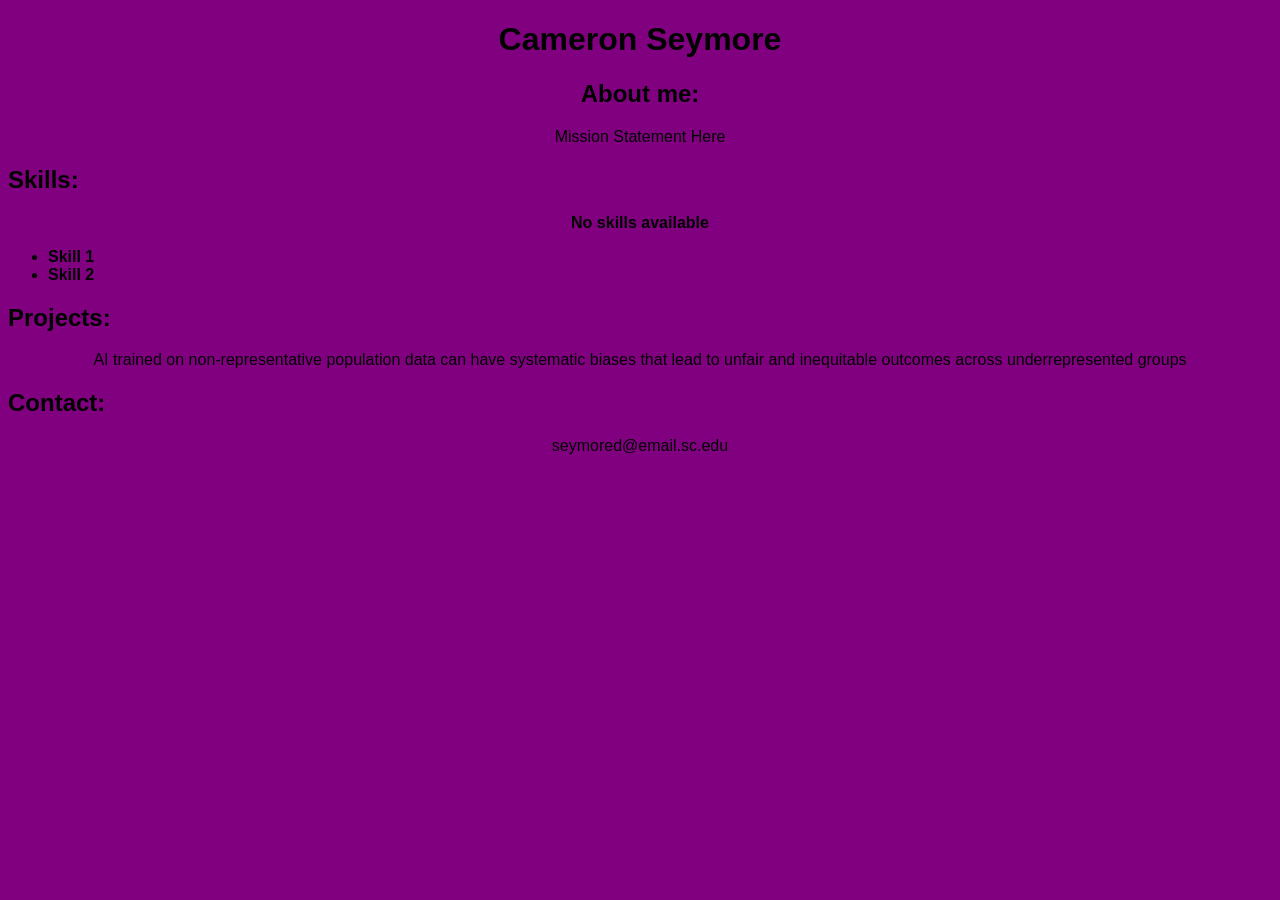
==== index.html @ 2442f567 "problem statement" ====
<!DOCTYPE html>
<html>
  <head>
    <title>CSCE 190: Cameron Seymore</title>
    <link rel = "stylesheet" href = "styles.css">
  </head>
  <body>
    <h1 id = "header">Cameron Seymore</h1>
    <div class="about">
      <h2>About me:</h2>
      <p>Mission Statement Here</p>
    </div>
    <div class="skills left green attention">
      <h2>Skills:</h2>
      <p>No skills available</p>
      <ul>
        <li>Skill 1</li>
        <li>Skill 2</li>
      </ul>
    </div>
    <div class="projects">
      <h2>Projects:</h2>
      <p>AI trained on non-representative population data can have systematic biases that lead to unfair 
        and inequitable outcomes across underrepresented groups</p>
    </div>
    <div class="contact">
      <h2>Contact:</h2><p>seymored@email.sc.edu</p>
    </div>
    <!--This is a comment-->
  </body>
</html>
---- styles.css ----
p{
    text-align: center;
    color: black;
}
body{
    background: purple;
    font-family: Arial, Helvetica, sans-serif;
}
#header{
    text-align: center;
    color: black;
}
.about{
    text-align: center;
    color: black;
}
.projects
{
    text-align: left;
    
}


.left{
    text-align: left;
}
.green{
    color: black;
}
.attention
{
    font-weight: bold;
}
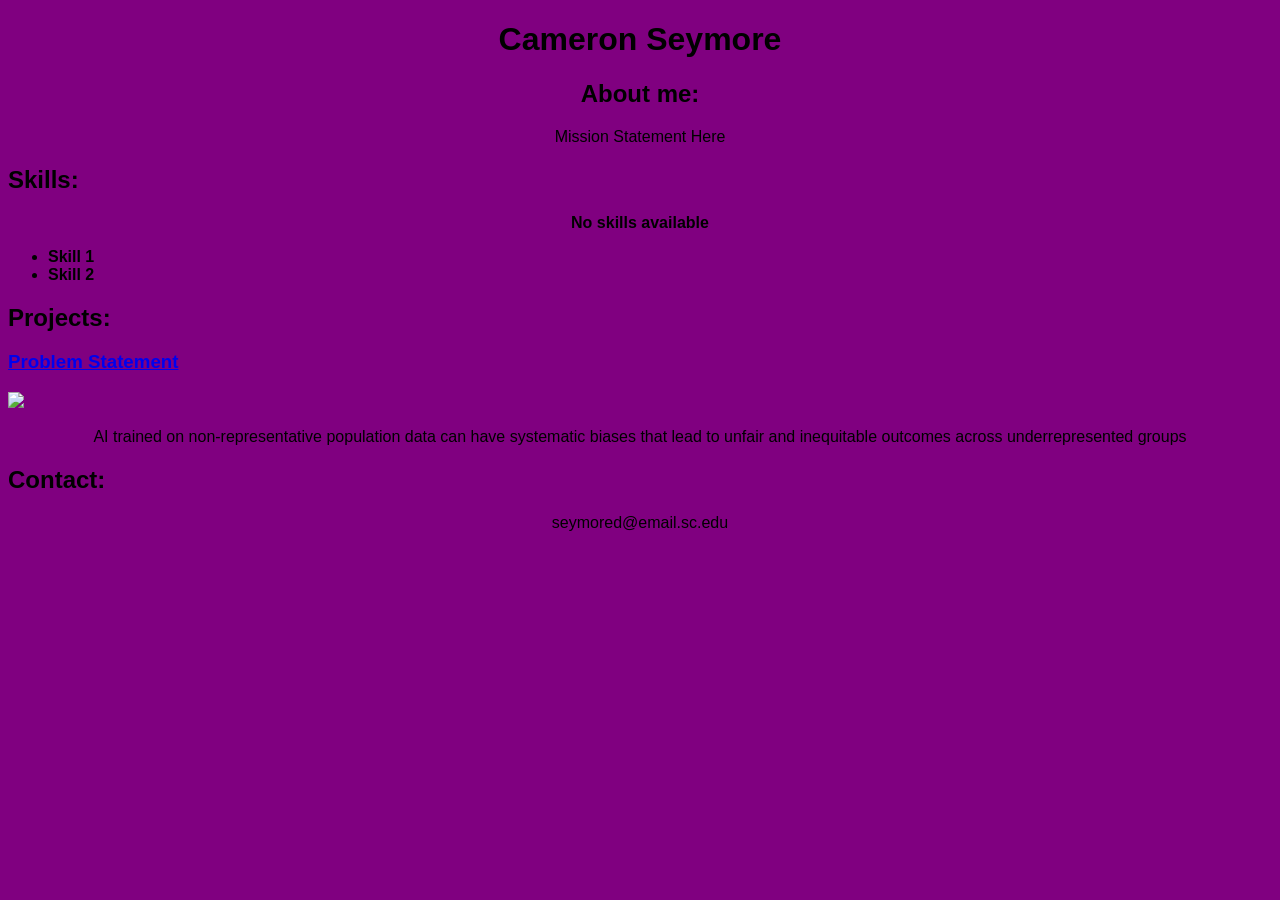
==== commit 911f82f8: "changes to section project" ====
--- a/index.html
+++ b/index.html
@@ -20,7 +20,10 @@
     </div>
     <div class="projects">
       <h2>Projects:</h2>
-      <p>AI trained on non-representative population data can have systematic biases that lead to unfair 
+        <section class = "project">
+          <a href="files/statement.pdf"><h3>Problem Statement</h3></a>
+          <a href="files/statement.pdf"><img src="images/problem.png"></a>
+          <p>AI trained on non-representative population data can have systematic biases that lead to unfair 
         and inequitable outcomes across underrepresented groups</p>
     </div>
     <div class="contact">
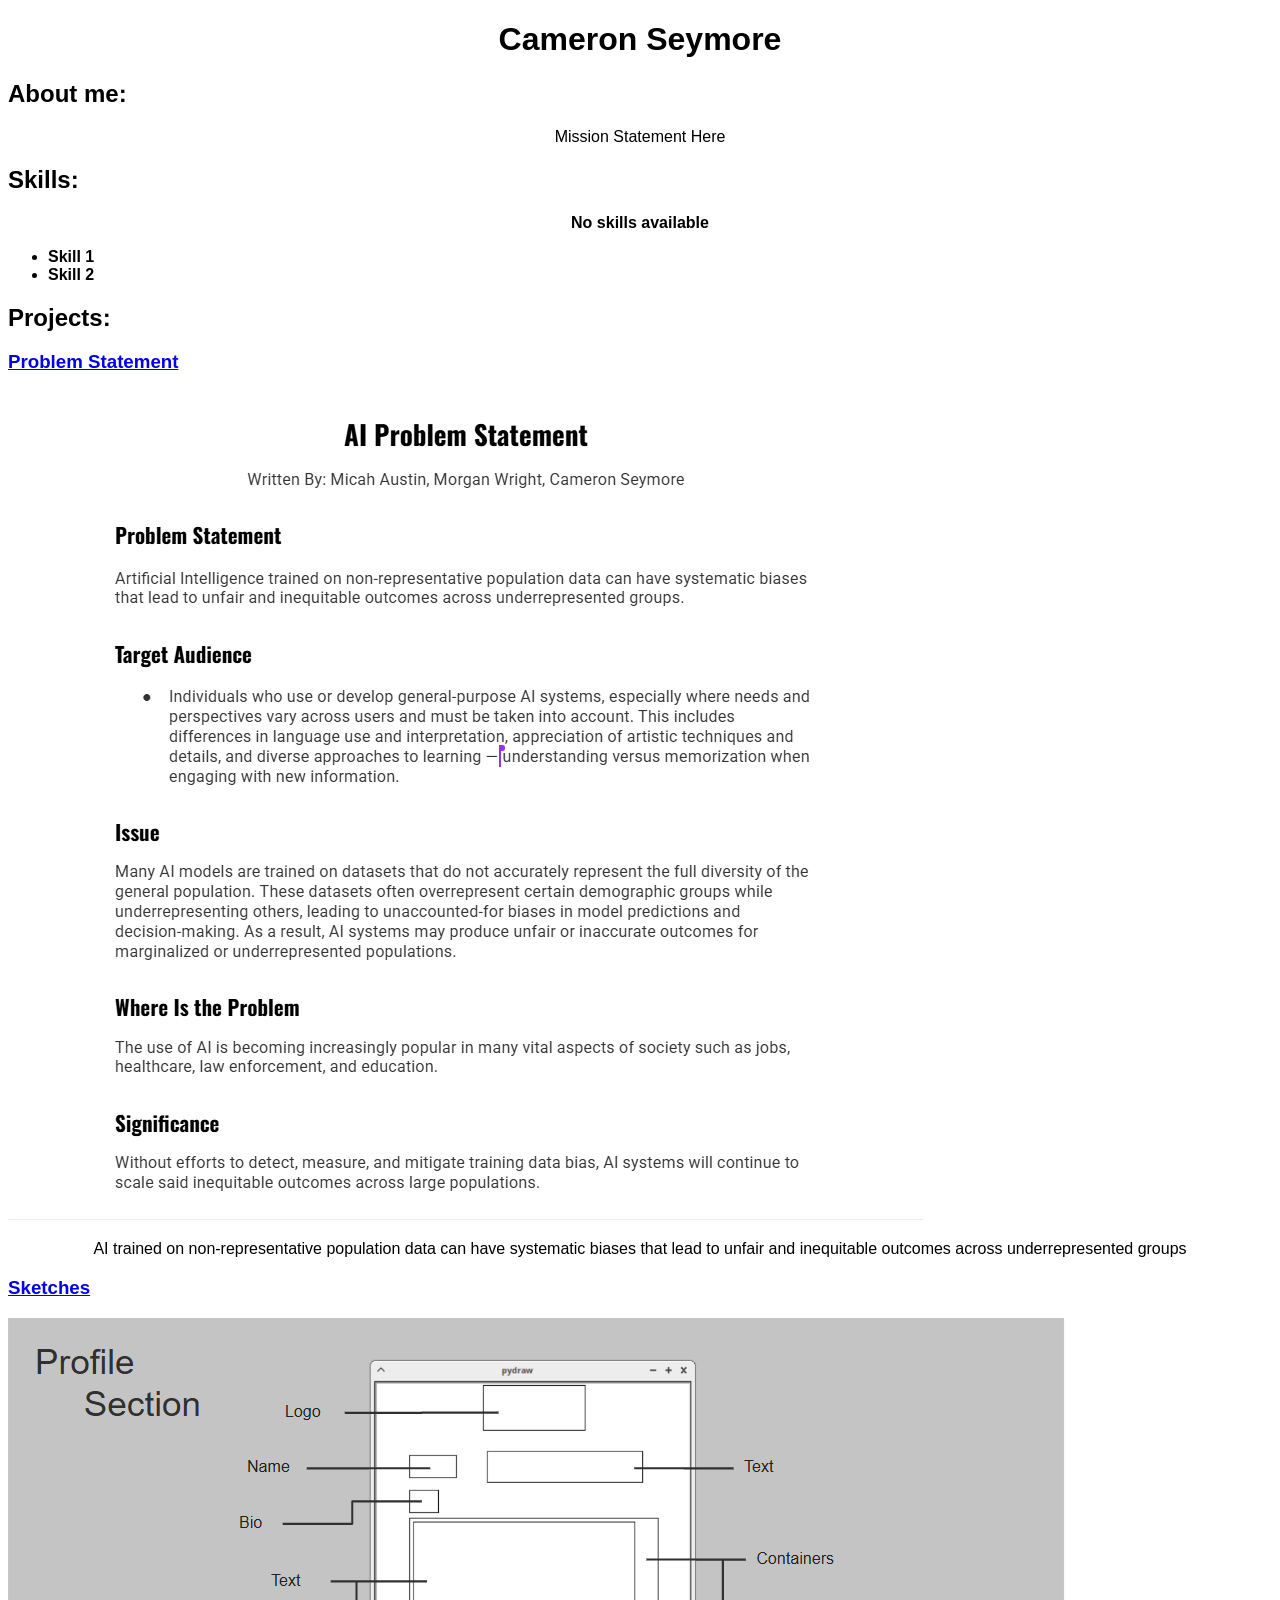
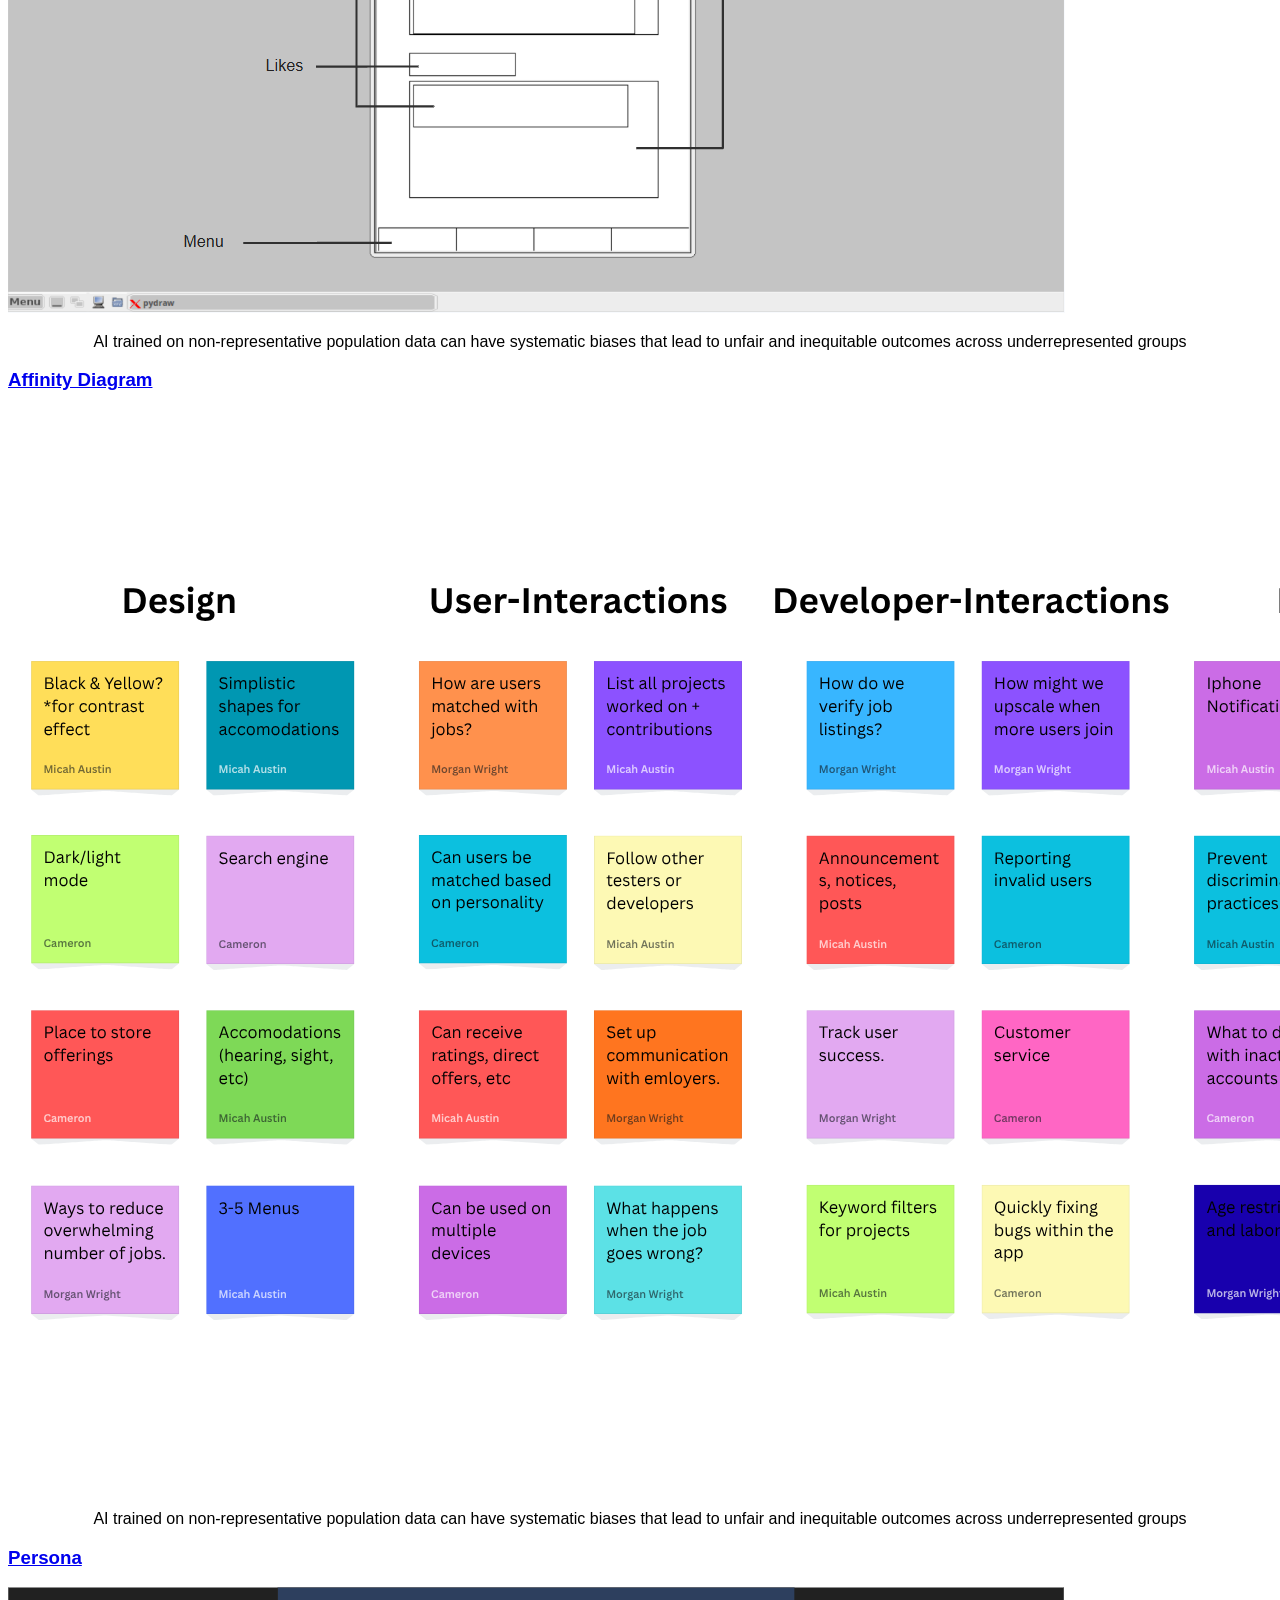
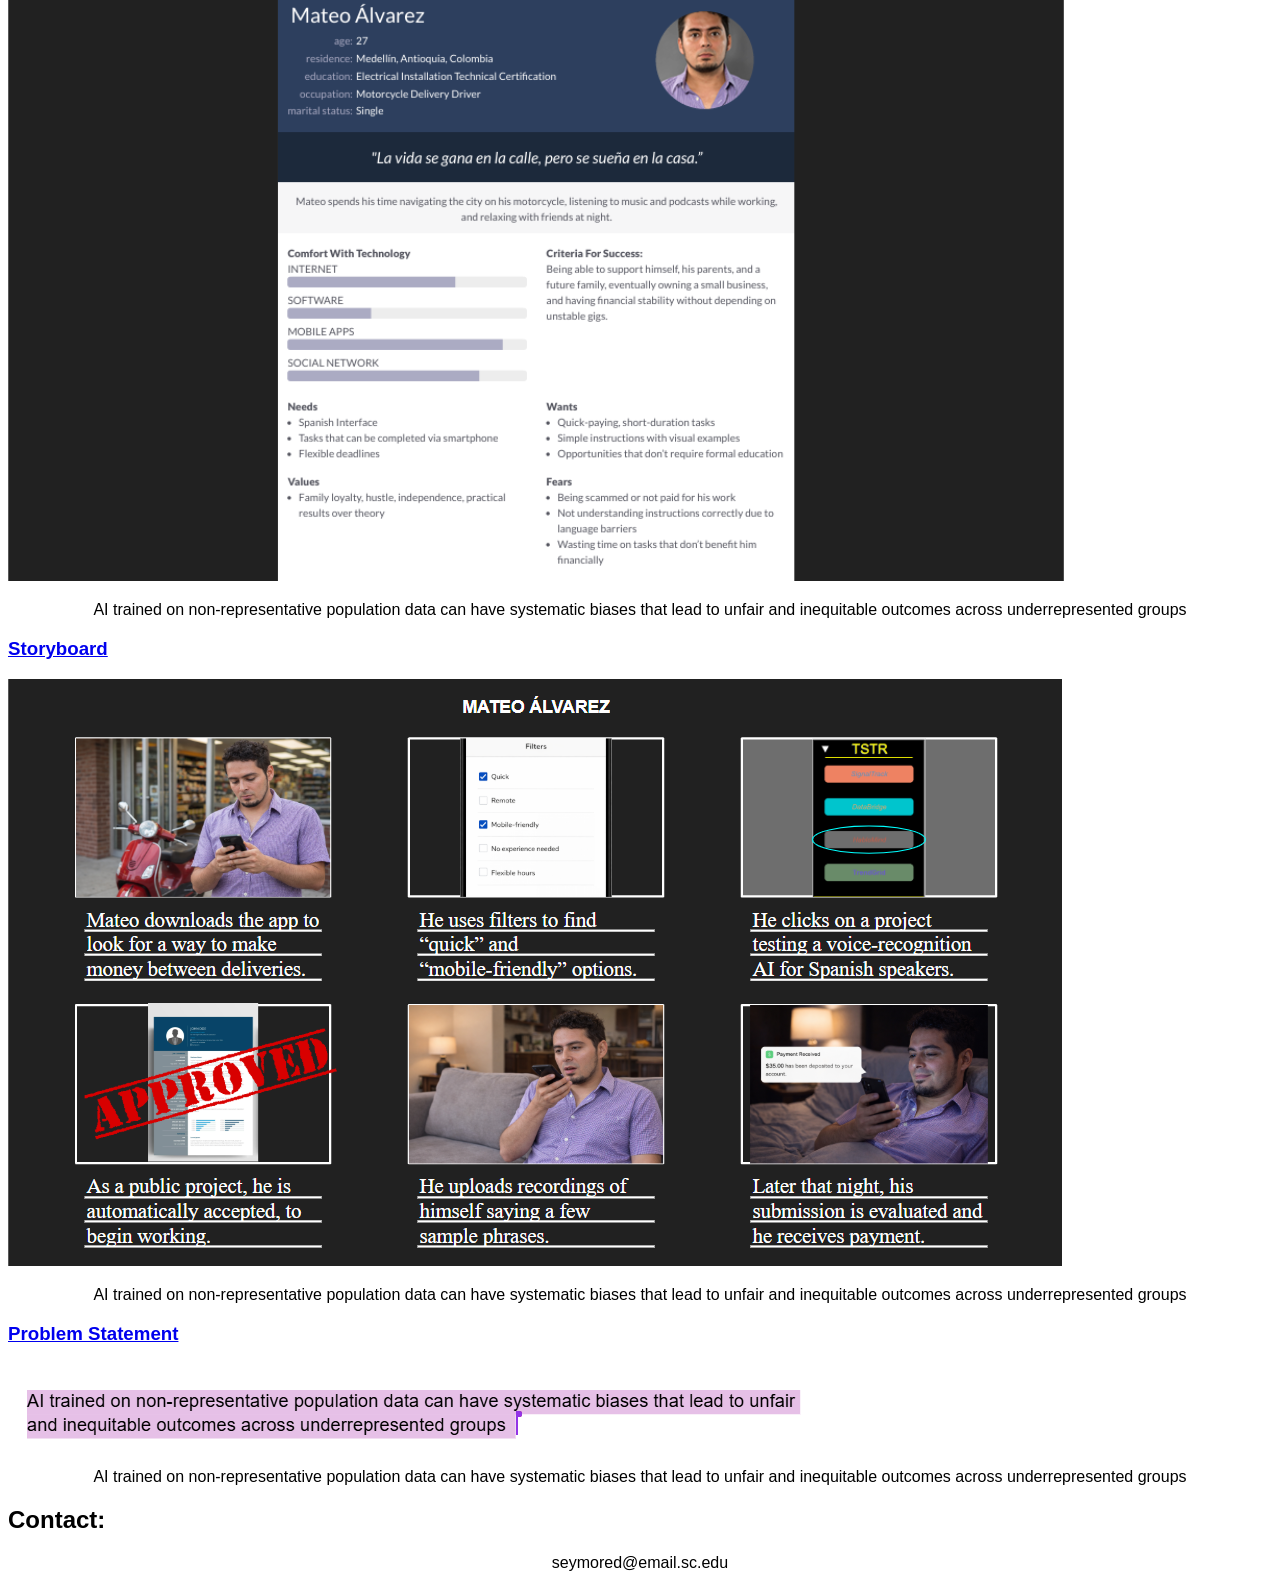
==== commit bb945f7a: "website changes" ====
--- a/index.html
+++ b/index.html
@@ -22,6 +22,26 @@
       <h2>Projects:</h2>
         <section class = "project">
           <a href="files/statement.pdf"><h3>Problem Statement</h3></a>
+          <a href="files/statement.pdf"><img src="images/problem statement.png"></a>
+          <p>AI trained on non-representative population data can have systematic biases that lead to unfair 
+        and inequitable outcomes across underrepresented groups</p>
+        <a href="files/sketches.pdf"><h3>Sketches</h3></a>
+          <a href="files/sketches.pdf"><img src="images/sketch.png"></a>
+          <p>AI trained on non-representative population data can have systematic biases that lead to unfair 
+        and inequitable outcomes across underrepresented groups</p>
+        <a href="files/canvaPDF.pdf"><h3>Affinity Diagram</h3></a>
+          <a href="files/canvaPDF.pdf"><img src="images/canvaPNG.png"></a>
+          <p>AI trained on non-representative population data can have systematic biases that lead to unfair 
+        and inequitable outcomes across underrepresented groups</p>
+        <a href="files/personas.pdf"><h3>Persona</h3></a>
+          <a href="files/personas.pdf"><img src="images/persona.png"></a>
+          <p>AI trained on non-representative population data can have systematic biases that lead to unfair 
+        and inequitable outcomes across underrepresented groups</p>
+        <a href="files/storyboards.pdf"><h3>Storyboard</h3></a>
+          <a href="files/storyboards.pdf"><img src="images/storyboard.png"></a>
+          <p>AI trained on non-representative population data can have systematic biases that lead to unfair 
+        and inequitable outcomes across underrepresented groups</p>
+        <a href="files/statement.pdf"><h3>Problem Statement</h3></a>
           <a href="files/statement.pdf"><img src="images/problem.png"></a>
           <p>AI trained on non-representative population data can have systematic biases that lead to unfair 
         and inequitable outcomes across underrepresented groups</p>
--- a/styles.css
+++ b/styles.css
@@ -3,7 +3,7 @@
     color: black;
 }
 body{
-    background: purple;
+    background: white;
     font-family: Arial, Helvetica, sans-serif;
 }
 #header{
@@ -11,7 +11,7 @@
     color: black;
 }
 .about{
-    text-align: center;
+    text-align: middle;
     color: black;
 }
 .projects
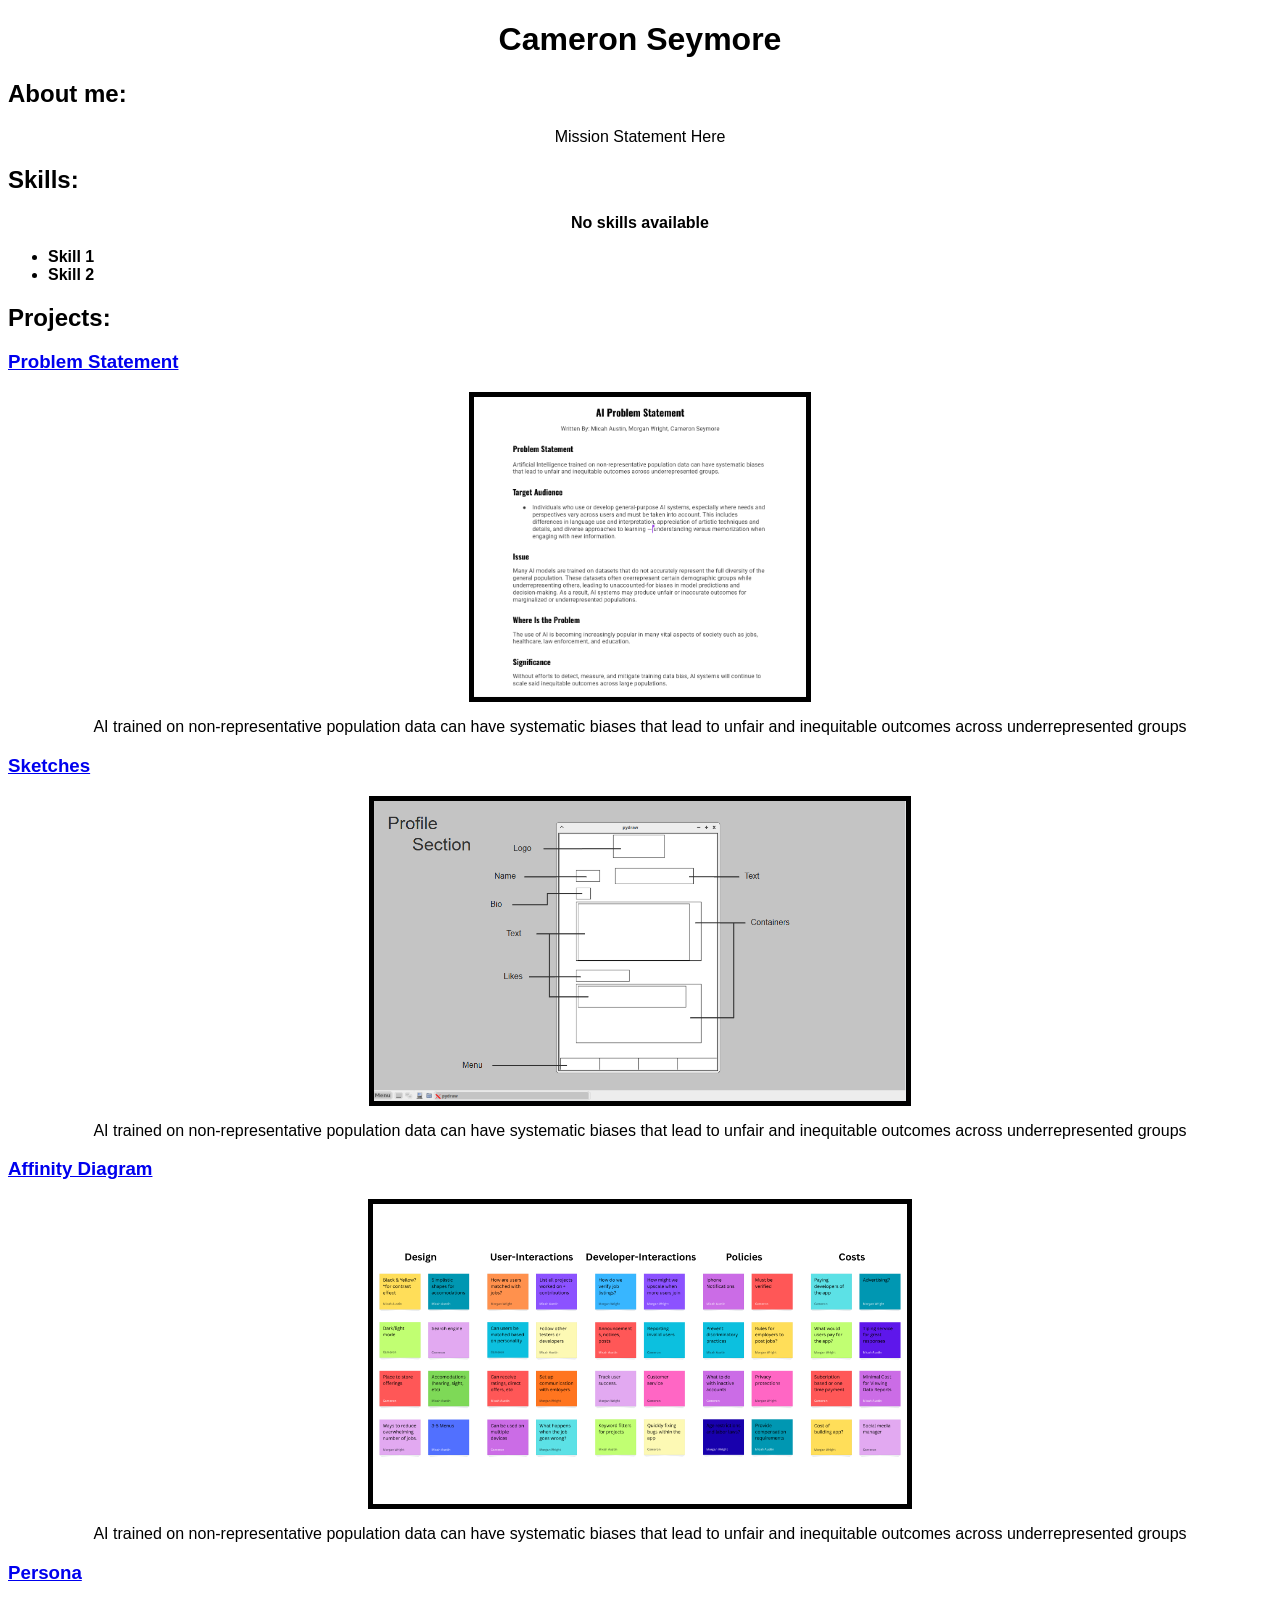
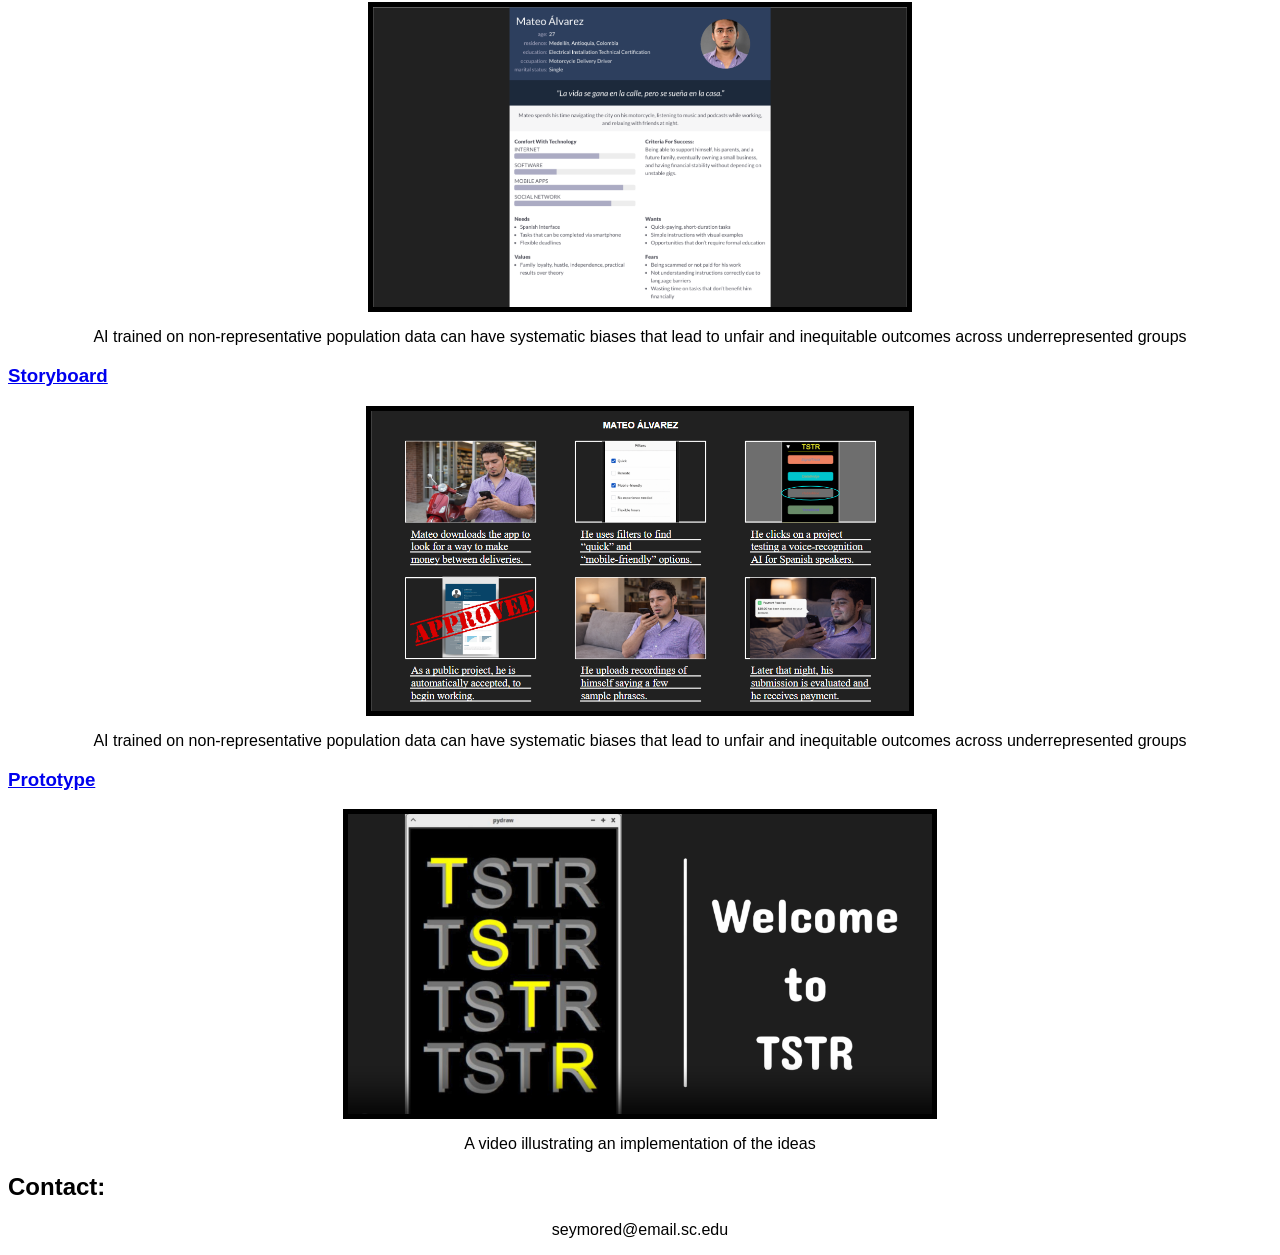
==== commit 165546da: "prototype" ====
--- a/index.html
+++ b/index.html
@@ -21,8 +21,8 @@
     <div class="projects">
       <h2>Projects:</h2>
         <section class = "project">
-          <a href="files/statement.pdf"><h3>Problem Statement</h3></a>
-          <a href="files/statement.pdf"><img src="images/problem statement.png"></a>
+          <a href="files/CSCE 190 Group Project.pdf"><h3>Problem Statement</h3></a>
+          <a href="files/CSCE 190 Group Project.pdf"><img src="images/problem statement.png"></a>
           <p>AI trained on non-representative population data can have systematic biases that lead to unfair 
         and inequitable outcomes across underrepresented groups</p>
         <a href="files/sketches.pdf"><h3>Sketches</h3></a>
@@ -41,10 +41,9 @@
           <a href="files/storyboards.pdf"><img src="images/storyboard.png"></a>
           <p>AI trained on non-representative population data can have systematic biases that lead to unfair 
         and inequitable outcomes across underrepresented groups</p>
-        <a href="files/statement.pdf"><h3>Problem Statement</h3></a>
-          <a href="files/statement.pdf"><img src="images/problem.png"></a>
-          <p>AI trained on non-representative population data can have systematic biases that lead to unfair 
-        and inequitable outcomes across underrepresented groups</p>
+        <a href="files/prototype.mp4"><h3>Prototype</h3></a>
+<a href="files/prototype.mp4"><img src="images/prototypePic.png"></a>
+<p>A video illustrating an implementation of the ideas</p>
     </div>
     <div class="contact">
       <h2>Contact:</h2><p>seymored@email.sc.edu</p>
--- a/styles.css
+++ b/styles.css
@@ -30,4 +30,17 @@
 .attention
 {
     font-weight: bold;
+}
+
+.projects img{
+    height: 300px;
+    width: auto;
+    max-width: 100;
+    border: 5px solid black;
+    display: block;
+    margin: auto;
+}
+
+.projects a{
+    display: block;
 }
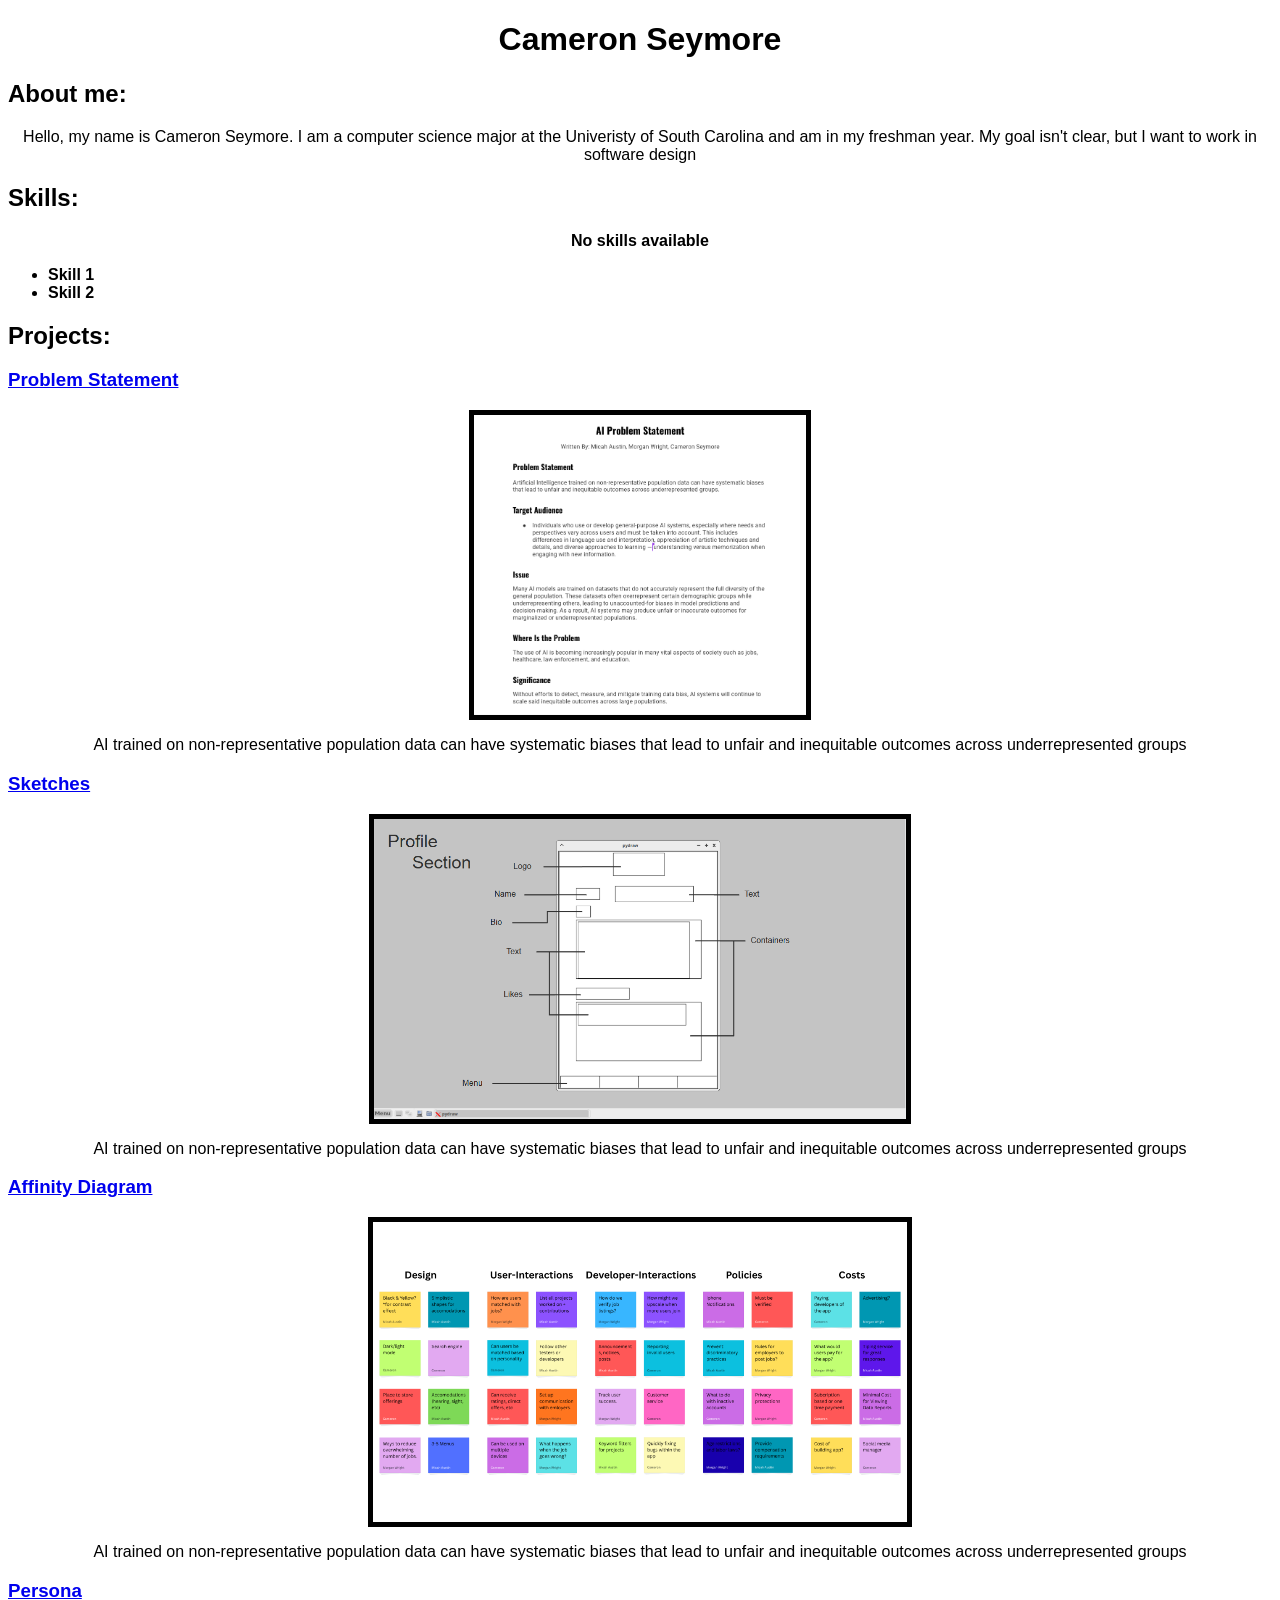
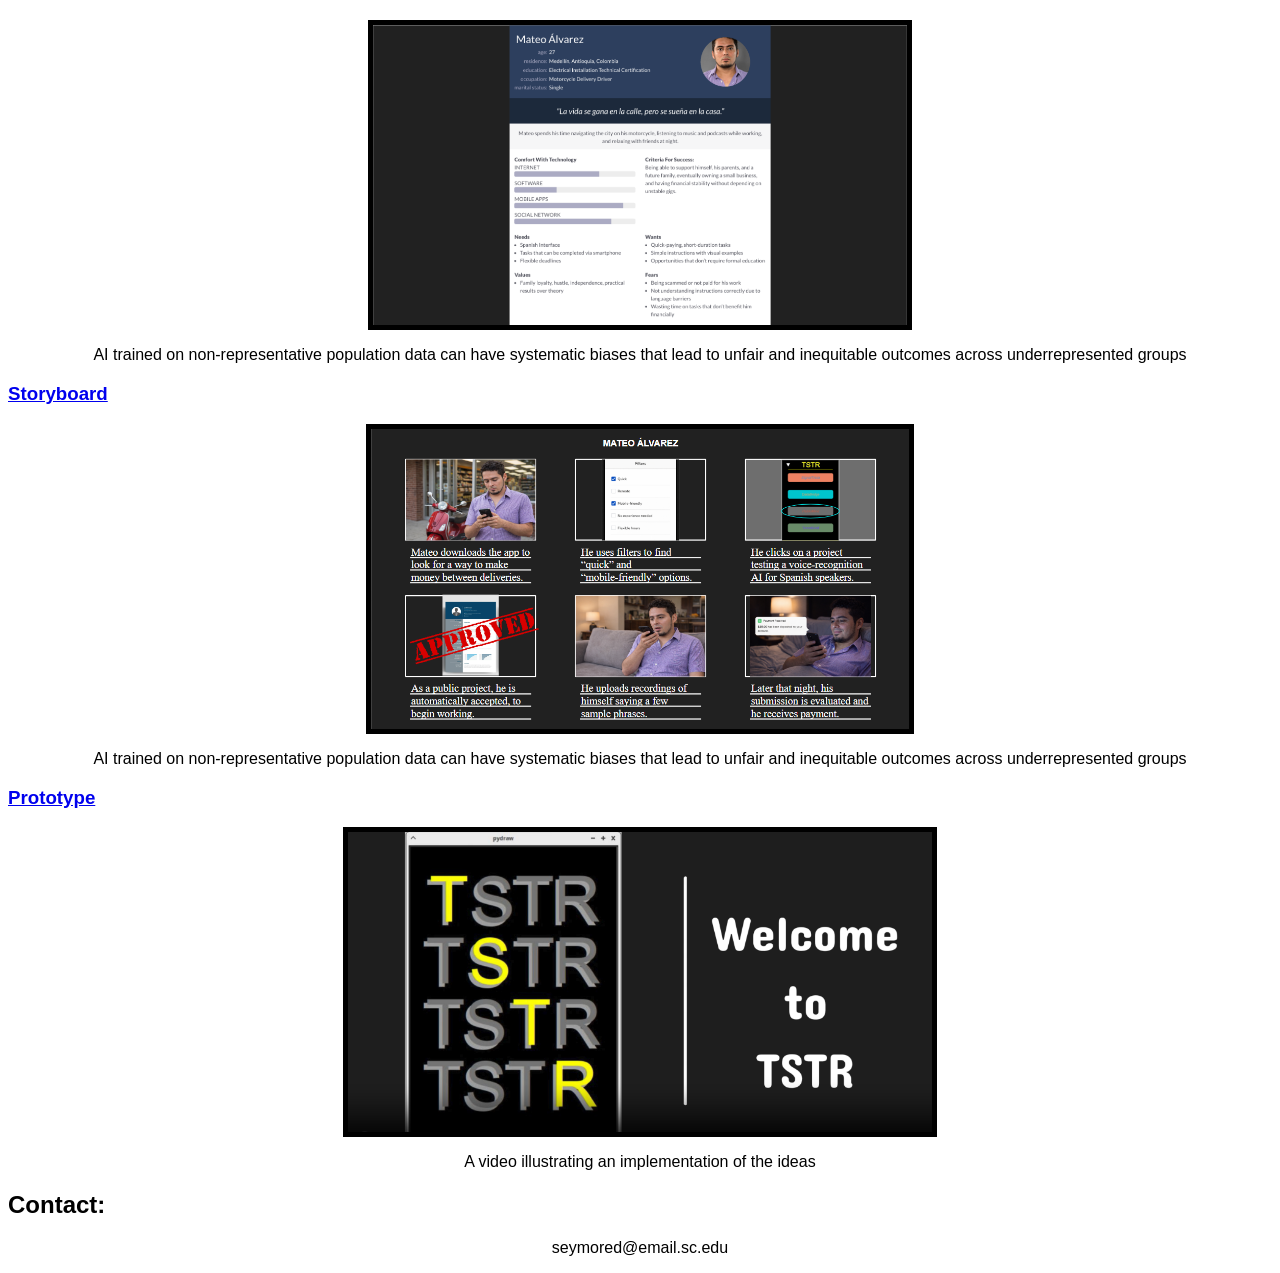
==== commit 816b142c: "mission statement" ====
--- a/index.html
+++ b/index.html
@@ -8,7 +8,8 @@
     <h1 id = "header">Cameron Seymore</h1>
     <div class="about">
       <h2>About me:</h2>
-      <p>Mission Statement Here</p>
+      <p>Hello, my name is Cameron Seymore. I am a computer science major at the Univeristy of South Carolina and am in my freshman year.
+         My goal isn't clear, but I want to work in software design</p>
     </div>
     <div class="skills left green attention">
       <h2>Skills:</h2>
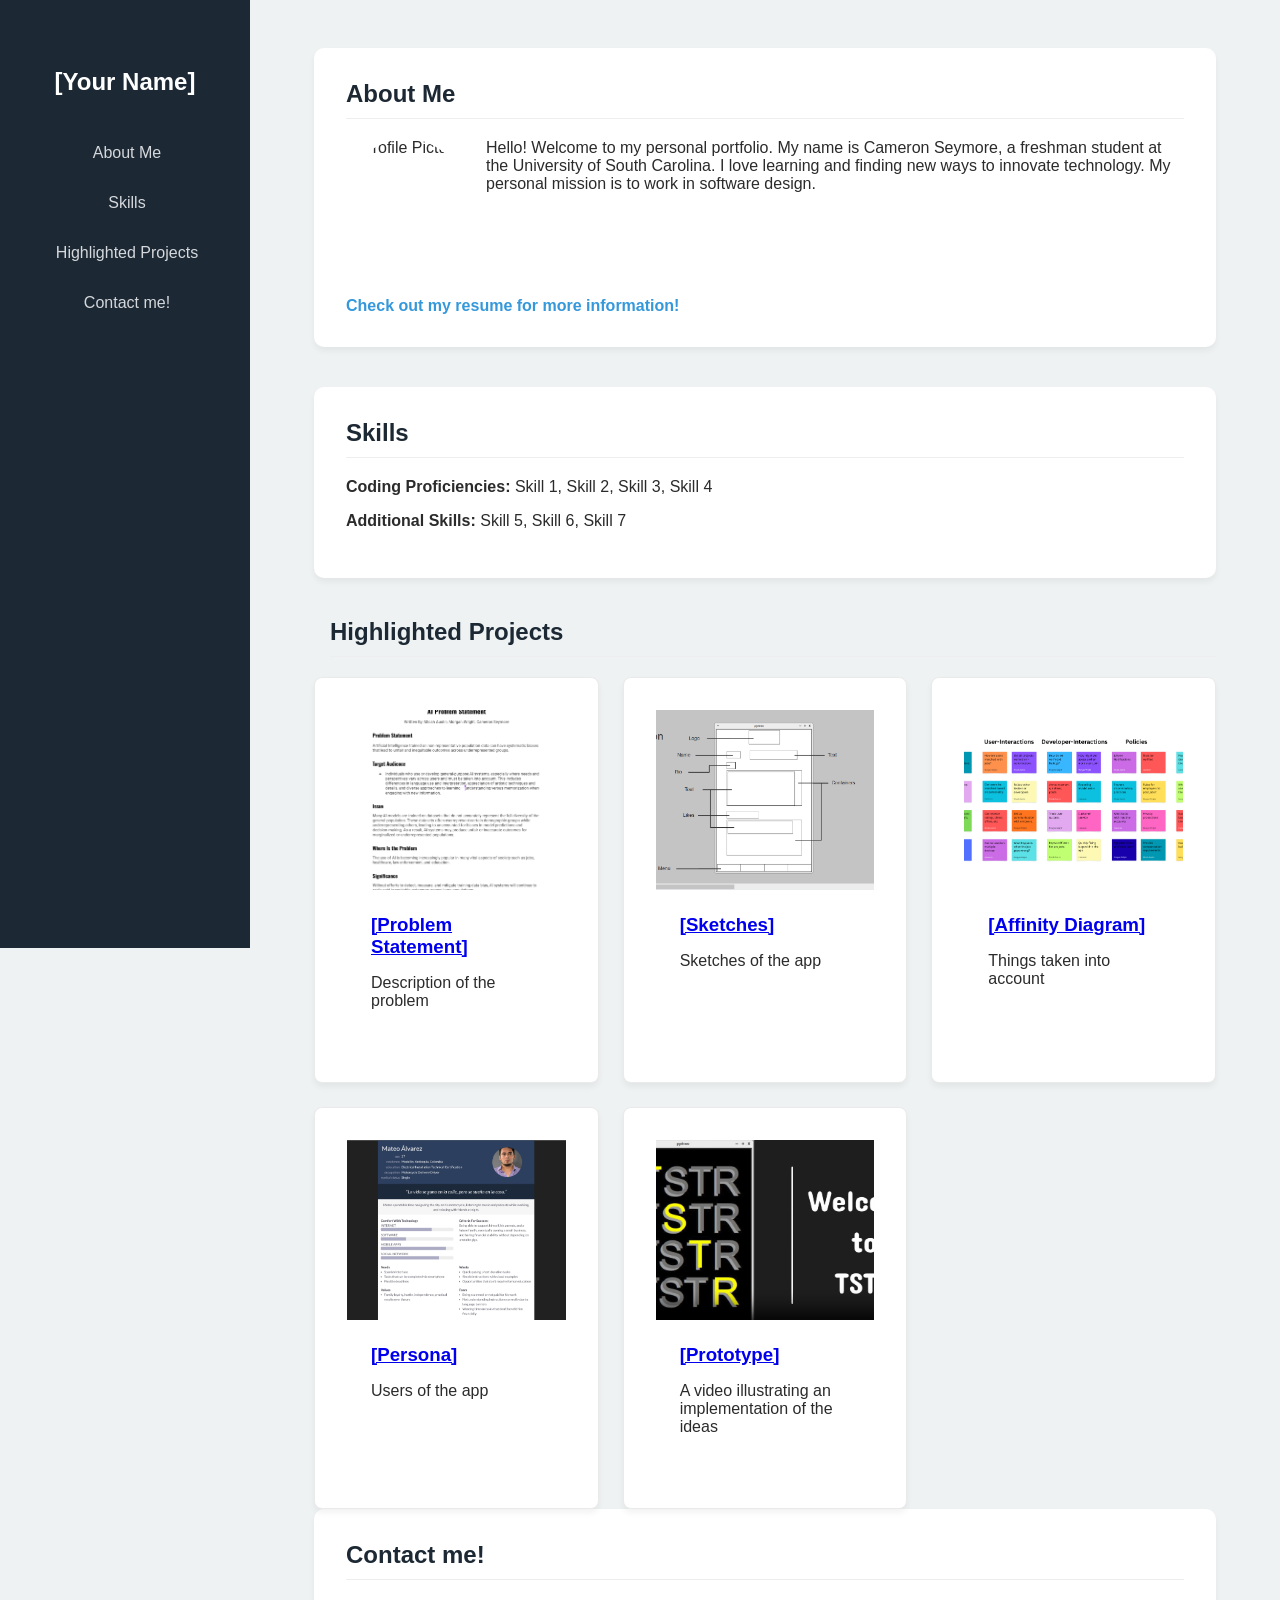
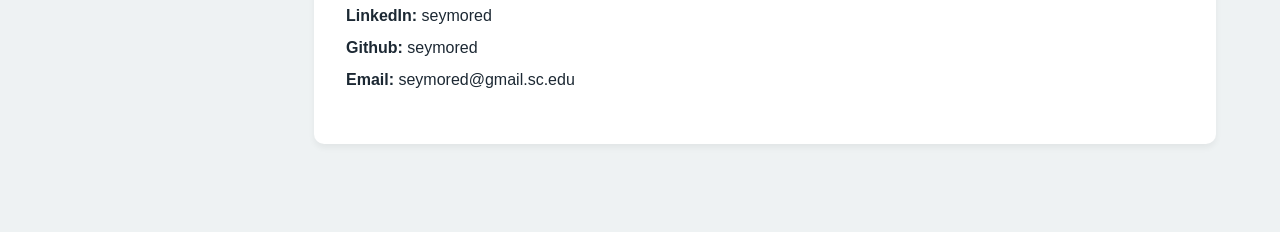
==== commit 53762ead: "putting in template" ====
--- a/index.html
+++ b/index.html
@@ -1,55 +1,104 @@
 <!DOCTYPE html>
-<html>
-  <head>
-    <title>CSCE 190: Cameron Seymore</title>
-    <link rel = "stylesheet" href = "styles.css">
-  </head>
-  <body>
-    <h1 id = "header">Cameron Seymore</h1>
-    <div class="about">
-      <h2>About me:</h2>
-      <p>Hello, my name is Cameron Seymore. I am a computer science major at the Univeristy of South Carolina and am in my freshman year.
-         My goal isn't clear, but I want to work in software design</p>
-    </div>
-    <div class="skills left green attention">
-      <h2>Skills:</h2>
-      <p>No skills available</p>
-      <ul>
-        <li>Skill 1</li>
-        <li>Skill 2</li>
+<html lang="en">
+
+<head>
+  <meta charset="UTF-8">
+  <meta name="viewport" content="width=device-width, initial-scale=1.0">
+  <title>Portfolio Template 3</title>
+  <link rel="stylesheet" href="styles.css">
+</head>
+
+<body>
+
+  <aside>
+    <h1>[Your Name]</h1>
+    <a href="#about">About Me</a>
+    <a href="#skills">Skills</a>
+    <a href="#projects">Highlighted Projects</a>
+    <a href="#contact">Contact me!</a>
+  </aside>
+
+  <main>
+    <section id="about" class="card">
+      <h2>About Me</h2>
+      <img src="files/profile.png" alt="Profile Picture" class="about-img">
+      <p>Hello! Welcome to my personal portfolio. My name is Cameron Seymore, a freshman student at the University of South Carolina. I love
+        learning and finding new ways to innovate technology. My personal mission is to work in software design.</p>
+      <div style="clear: both;"></div>
+      <br>
+      <a href="files/resume.pdf" target="_blank" style="color: #3498db; font-weight: bold; text-decoration: none;">Check
+        out my resume for more information!</a>
+    </section>
+
+    <section id="skills" class="card">
+      <h2>Skills</h2>
+      <p><strong>Coding Proficiencies:</strong> Skill 1, Skill 2, Skill 3, Skill 4</p>
+      <p><strong>Additional Skills:</strong> Skill 5, Skill 6, Skill 7</p>
+    </section>
+
+    <section id="projects">
+      <h2 style="margin-left: 1rem;">Highlighted Projects</h2>
+      <div class="projects-container">
+
+        <div class="project-box card" style="margin-bottom: 0;">
+          <a href="files/CSCE 190 Group Project.pdf"><img src="images/problem statement.png" alt="Project 1"></a>
+          <div class="project-text">
+            <h3><a href="files/CSCE 190 Group Project.pdf">[Problem Statement]</a></h3>
+            <p>Description of the problem</p>
+          </div>
+        </div>
+
+        <div class="project-box card" style="margin-bottom: 0;">
+          <a href="files/sketches.pdf"><img src="images/sketch.png" alt="Project 2"></a>
+          <div class="project-text">
+            <h3><a href="files/sketches.pdf">[Sketches]</a></h3>
+            <p>Sketches of the app</p>
+          </div>
+        </div>
+
+        <div class="project-box card" style="margin-bottom: 0;">
+          <a href="files/canvaPDF.pdf"><img src="images/canvaPNG.png" alt="Project 2"></a>
+          <div class="project-text">
+            <h3><a href="files/canvaPDF.pdf">[Affinity Diagram]</a></h3>
+            <p>Things taken into account</p>
+          </div>
+        </div>
+
+        <div class="project-box card" style="margin-bottom: 0;">
+          <a href="files/personas.pdf"><img src="images/persona.png" alt="Project 2"></a>
+          <div class="project-text">
+            <h3><a href="files/personas.pdf">[Persona]</a></h3>
+            <p>Users of the app</p>
+          </div>
+        </div>
+
+        <div class="project-box card" style="margin-bottom: 0;">
+          <a href="files/prototype.mp4"><img src="images/prototypePic.png" alt="Project 2"></a>
+          <div class="project-text">
+            <h3><a href="files/prototype.mp4">[Prototype]</a></h3>
+            <p>A video illustrating an implementation of the ideas</p>
+          </div>
+        </div>
+
+
+
+        
+
+      </div>
+    </section>
+
+    <section id="contact" class="card">
+      <h2>Contact me!</h2>
+      <ul style="list-style: none; padding: 0; line-height: 2;">
+        <li><a href="https://linkedin.com" style="color: #1c2833; text-decoration: none;"><strong>LinkedIn:</strong>
+            seymored</a></li>
+        <li><a href="https://github.com" style="color: #1c2833; text-decoration: none;"><strong>Github:</strong> seymored</a></li>
+        <li><a href="mailto:email@email.com" style="color: #1c2833; text-decoration: none;"><strong>Email:</strong>
+            seymored@gmail.sc.edu</a></li>
       </ul>
-    </div>
-    <div class="projects">
-      <h2>Projects:</h2>
-        <section class = "project">
-          <a href="files/CSCE 190 Group Project.pdf"><h3>Problem Statement</h3></a>
-          <a href="files/CSCE 190 Group Project.pdf"><img src="images/problem statement.png"></a>
-          <p>AI trained on non-representative population data can have systematic biases that lead to unfair 
-        and inequitable outcomes across underrepresented groups</p>
-        <a href="files/sketches.pdf"><h3>Sketches</h3></a>
-          <a href="files/sketches.pdf"><img src="images/sketch.png"></a>
-          <p>AI trained on non-representative population data can have systematic biases that lead to unfair 
-        and inequitable outcomes across underrepresented groups</p>
-        <a href="files/canvaPDF.pdf"><h3>Affinity Diagram</h3></a>
-          <a href="files/canvaPDF.pdf"><img src="images/canvaPNG.png"></a>
-          <p>AI trained on non-representative population data can have systematic biases that lead to unfair 
-        and inequitable outcomes across underrepresented groups</p>
-        <a href="files/personas.pdf"><h3>Persona</h3></a>
-          <a href="files/personas.pdf"><img src="images/persona.png"></a>
-          <p>AI trained on non-representative population data can have systematic biases that lead to unfair 
-        and inequitable outcomes across underrepresented groups</p>
-        <a href="files/storyboards.pdf"><h3>Storyboard</h3></a>
-          <a href="files/storyboards.pdf"><img src="images/storyboard.png"></a>
-          <p>AI trained on non-representative population data can have systematic biases that lead to unfair 
-        and inequitable outcomes across underrepresented groups</p>
-        <a href="files/prototype.mp4"><h3>Prototype</h3></a>
-<a href="files/prototype.mp4"><img src="images/prototypePic.png"></a>
-<p>A video illustrating an implementation of the ideas</p>
-    </div>
-    <div class="contact">
-      <h2>Contact:</h2><p>seymored@email.sc.edu</p>
-    </div>
-    <!--This is a comment-->
-  </body>
-</html>
+    </section>
+  </main>
 
+</body>
+
+</html>
--- a/styles.css
+++ b/styles.css
@@ -1,46 +1,139 @@
-p{
+ body {
+    font-family: 'Trebuchet MS', sans-serif;
+    margin: 0;
+    display: flex;
+    background: #eef2f3;
+    color: #2b2b2b;
+  }
+
+  aside {
+    width: 250px;
+    background: #1c2833;
+    color: white;
+    height: 100vh;
+    position: fixed;
+    display: flex;
+    flex-direction: column;
+    align-items: center;
+    padding-top: 3rem;
+  }
+
+  aside h1 {
+    font-size: 1.5rem;
     text-align: center;
-    color: black;
-}
-body{
+    margin-bottom: 2rem;
+    padding: 0 1rem;
+  }
+
+  aside a {
+    color: #d5d8dc;
+    text-decoration: none;
+    padding: 1rem;
+    width: 100%;
+    text-align: center;
+    display: block;
+    border-left: 4px solid transparent;
+    transition: all 0.3s;
+    box-sizing: border-box;
+  }
+
+  aside a:hover {
+    background: #2c3e50;
+    border-left-color: #3498db;
+    color: white;
+  }
+
+  main {
+    margin-left: 250px;
+    padding: 3rem 5%;
+    width: calc(100% - 250px);
+    box-sizing: border-box;
+  }
+
+  .card {
     background: white;
-    font-family: Arial, Helvetica, sans-serif;
-}
-#header{
-    text-align: center;
-    color: black;
-}
-.about{
-    text-align: middle;
-    color: black;
-}
-.projects
-{
-    text-align: left;
-    
-}
+    border-radius: 10px;
+    padding: 2rem;
+    margin-bottom: 2.5rem;
+    box-shadow: 0 4px 6px rgba(0, 0, 0, 0.05);
+  }
 
+  h2 {
+    color: #1c2833;
+    margin-top: 0;
+    border-bottom: 1px solid #eee;
+    padding-bottom: 10px;
+  }
 
-.left{
-    text-align: left;
-}
-.green{
-    color: black;
-}
-.attention
-{
-    font-weight: bold;
-}
+  .about-img {
+    border-radius: 50%;
+    float: left;
+    margin: 0 20px 20px 0;
+    width: 120px;
+    height: 120px;
+    object-fit: cover;
+  }
 
-.projects img{
-    height: 300px;
-    width: auto;
-    max-width: 100;
-    border: 5px solid black;
+  .projects-container {
+    display: grid;
+    grid-template-columns: repeat(auto-fit, minmax(280px, 1fr));
+    gap: 1.5rem;
+  }
+
+  .project-box {
+    border: 1px solid #eaeaea;
+    border-radius: 8px;
+    overflow: hidden;
+    transition: transform 0.2s;
+  }
+
+  .project-box:hover {
+    transform: translateY(-5px);
+    box-shadow: 0 5px 15px rgba(0, 0, 0, 0.1);
+  }
+
+  .project-box img {
+    width: 100%;
+    height: 180px;
+    object-fit: cover;
     display: block;
-    margin: auto;
-}
+  }
 
-.projects a{
-    display: block;
-}+  .project-text {
+    padding: 1.5rem;
+  }
+
+  .project-text h3 {
+    margin: 0 0 0.5rem;
+  }
+
+  @media(max-width: 800px) {
+    body {
+      flex-direction: column;
+    }
+
+    aside {
+      width: 100%;
+      height: auto;
+      position: static;
+      padding: 1rem 0;
+      flex-direction: row;
+      justify-content: space-around;
+      flex-wrap: wrap;
+    }
+
+    aside a {
+      width: auto;
+      border-left: none;
+      border-bottom: 4px solid transparent;
+    }
+
+    aside a:hover {
+      border-bottom-color: #3498db;
+    }
+
+    main {
+      margin-left: 0;
+      width: 100%;
+    }
+  }
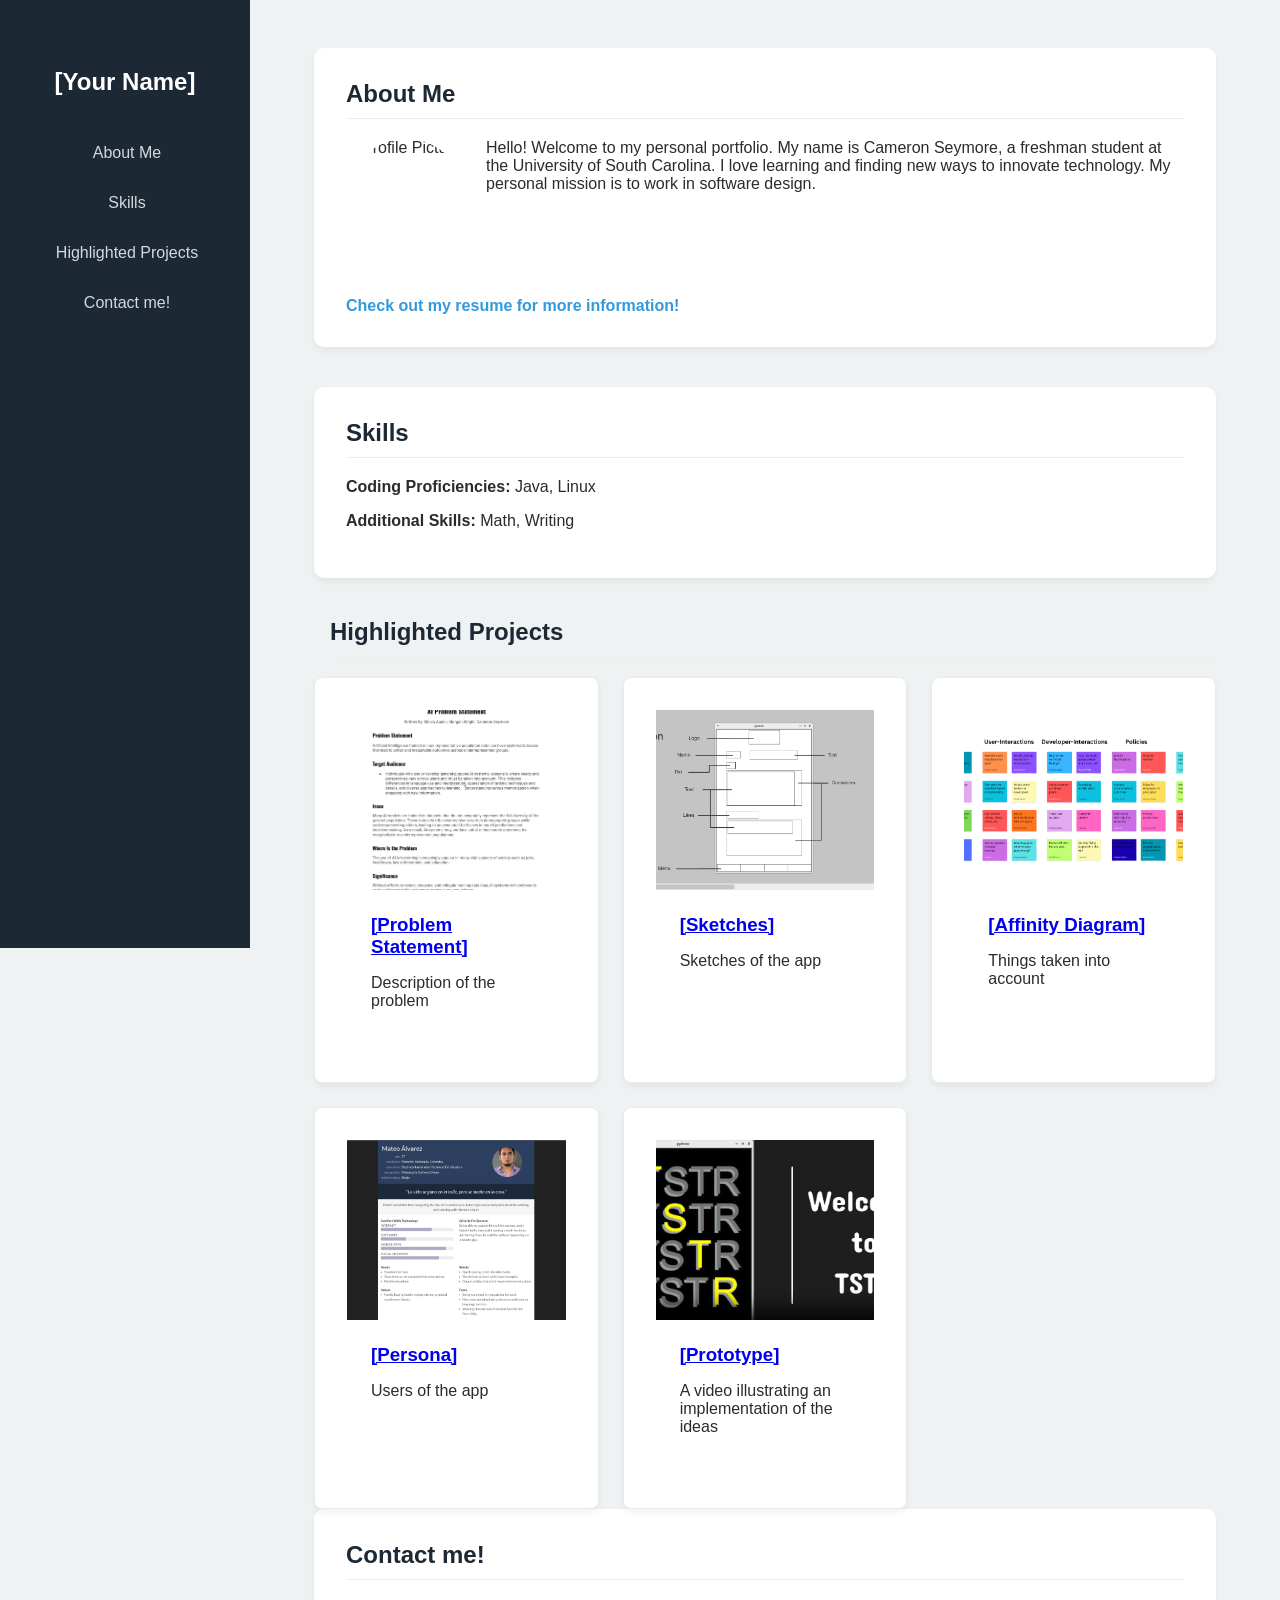
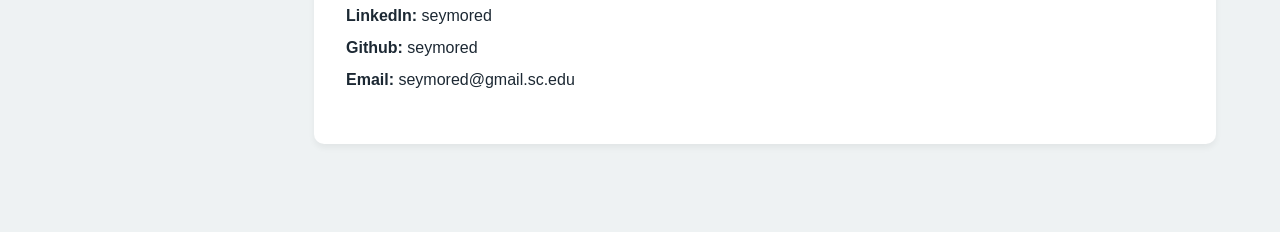
==== commit fcbdee7d: "skills" ====
--- a/index.html
+++ b/index.html
@@ -32,8 +32,8 @@
 
     <section id="skills" class="card">
       <h2>Skills</h2>
-      <p><strong>Coding Proficiencies:</strong> Skill 1, Skill 2, Skill 3, Skill 4</p>
-      <p><strong>Additional Skills:</strong> Skill 5, Skill 6, Skill 7</p>
+      <p><strong>Coding Proficiencies:</strong> Java, Linux</p>
+      <p><strong>Additional Skills:</strong> Math, Writing</p>
     </section>
 
     <section id="projects">
